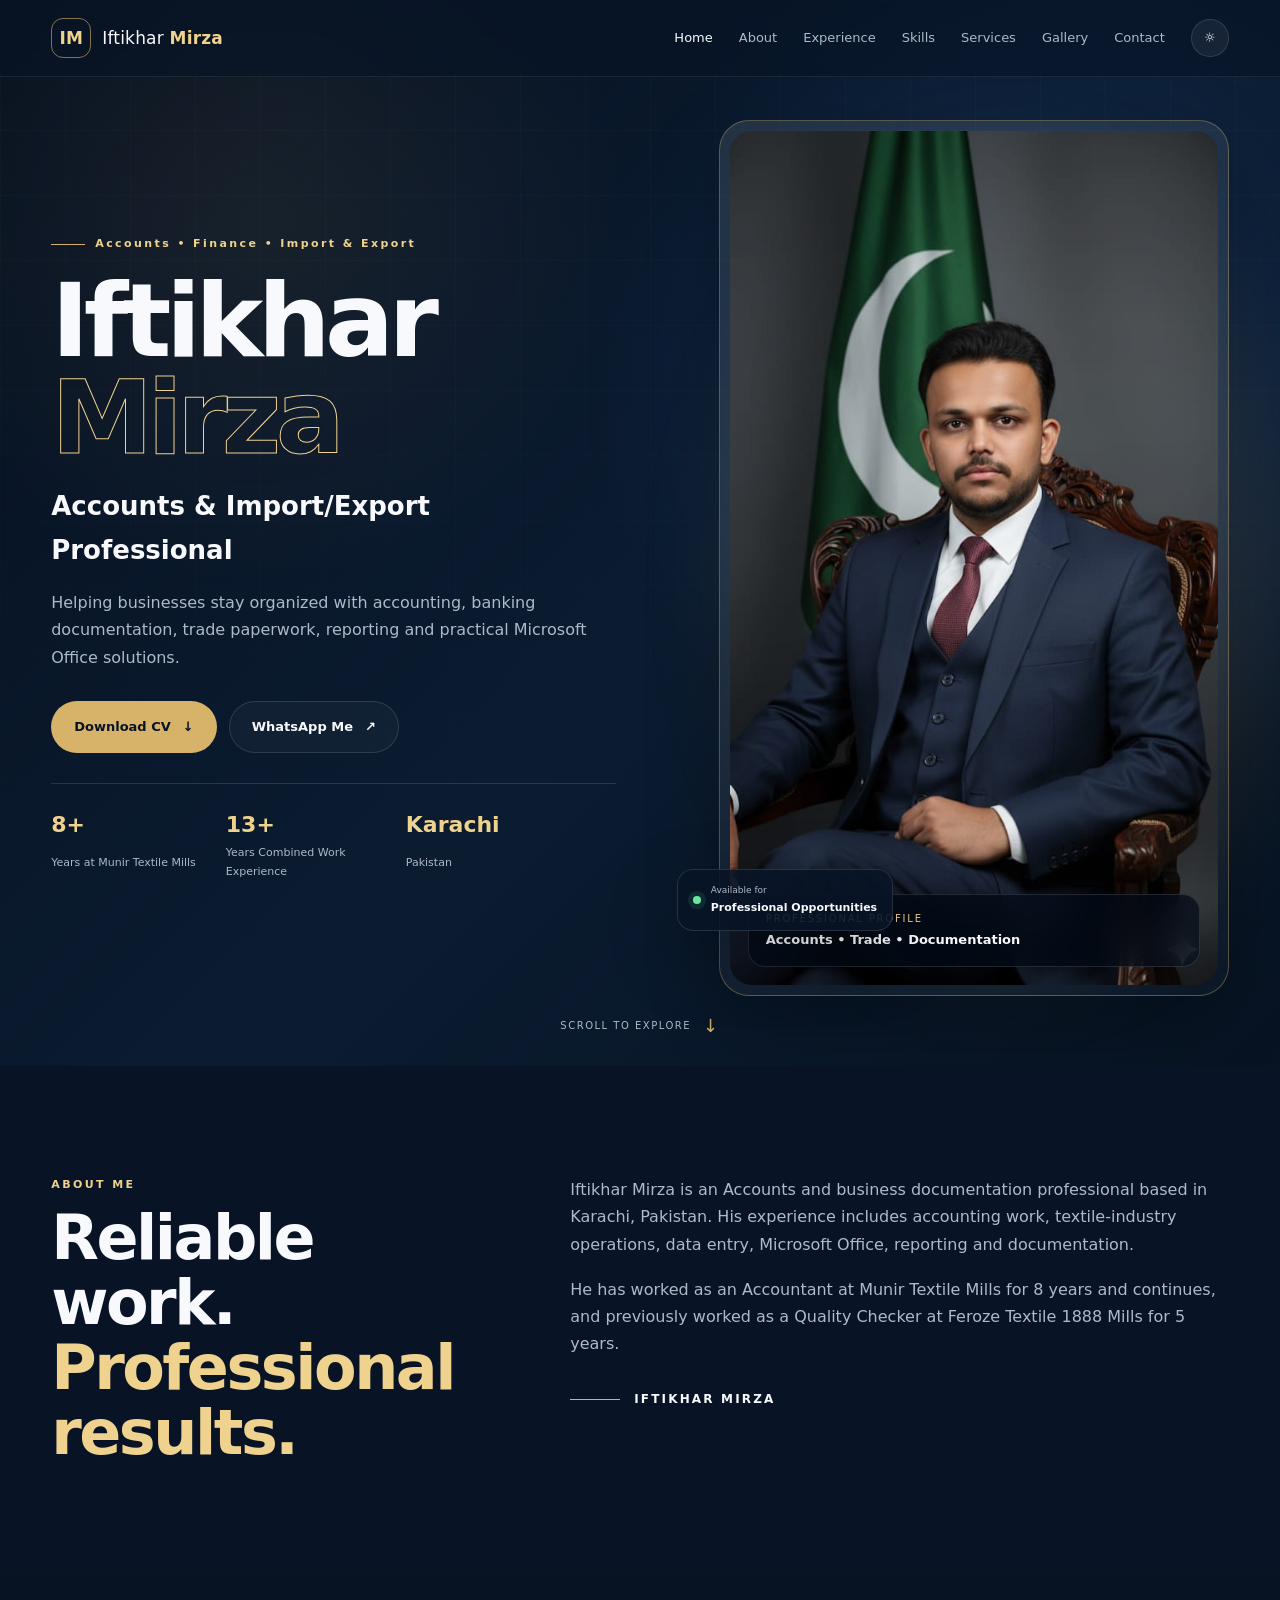
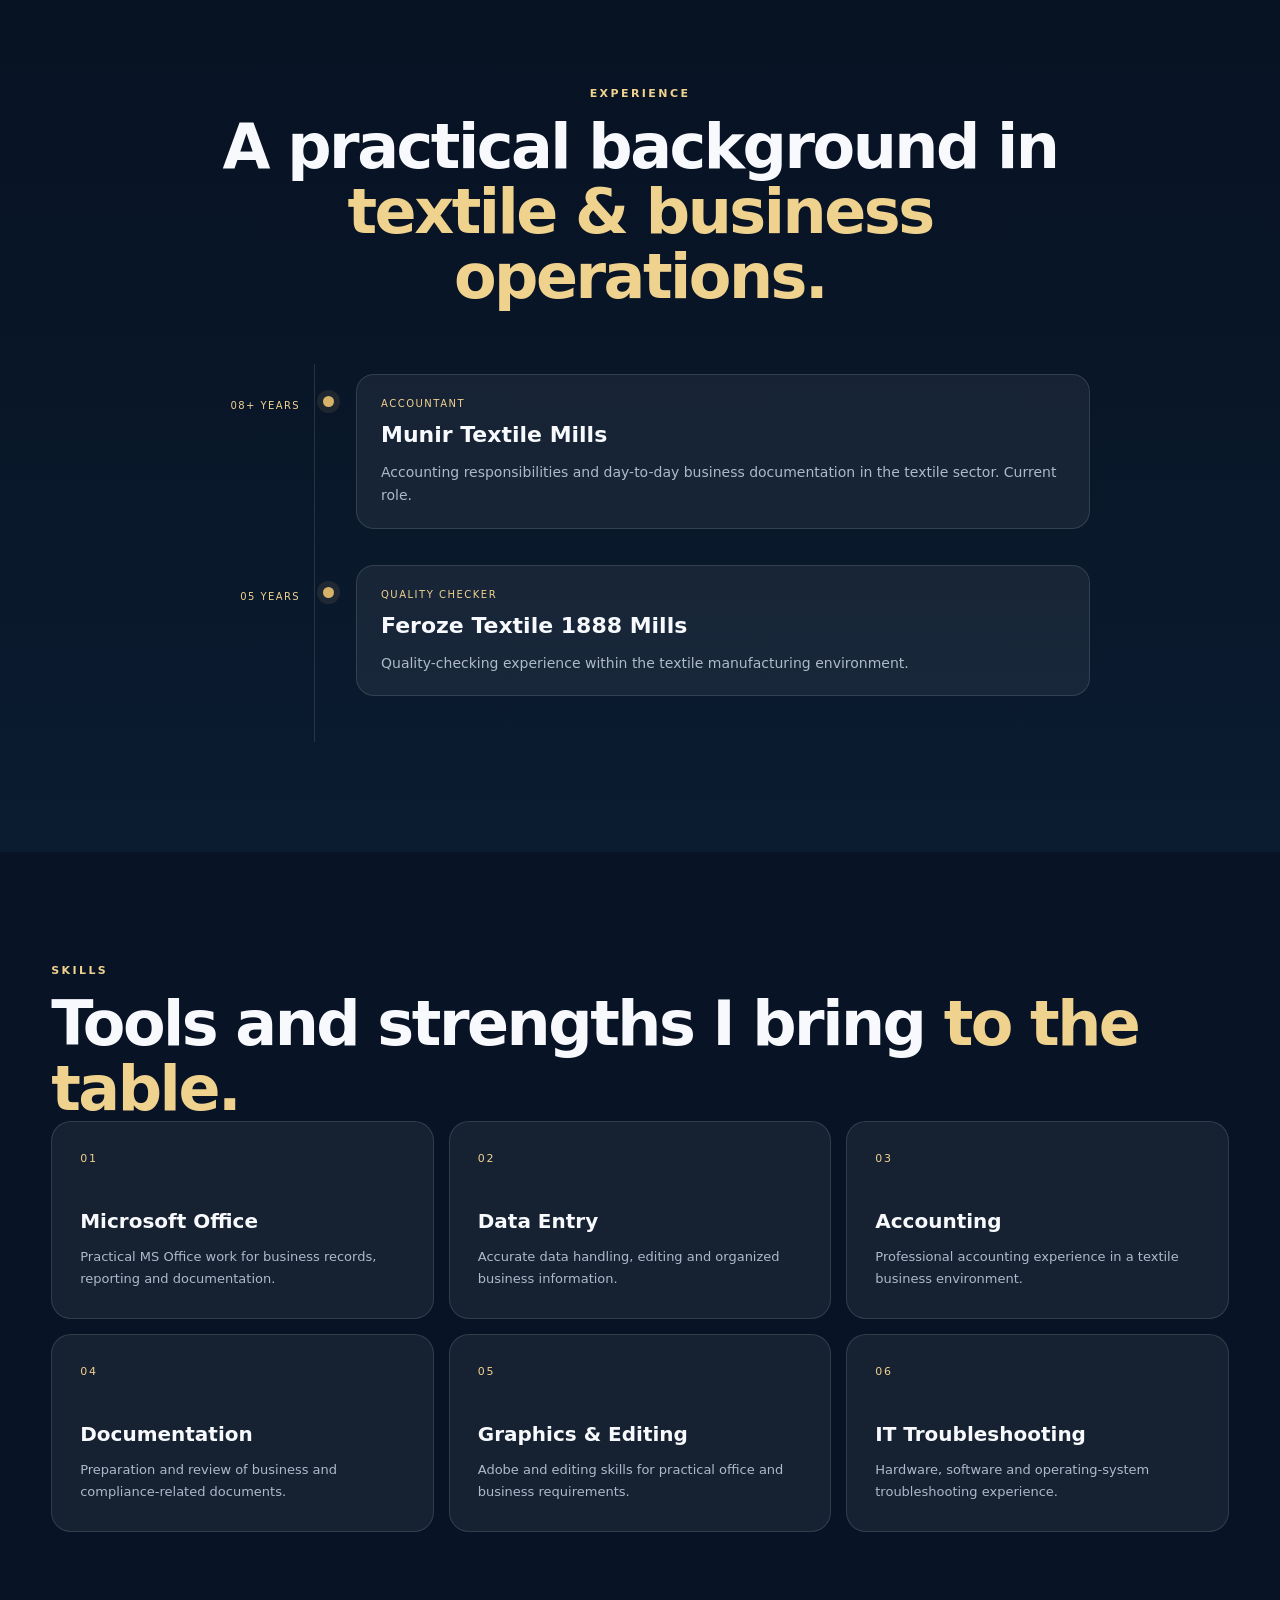
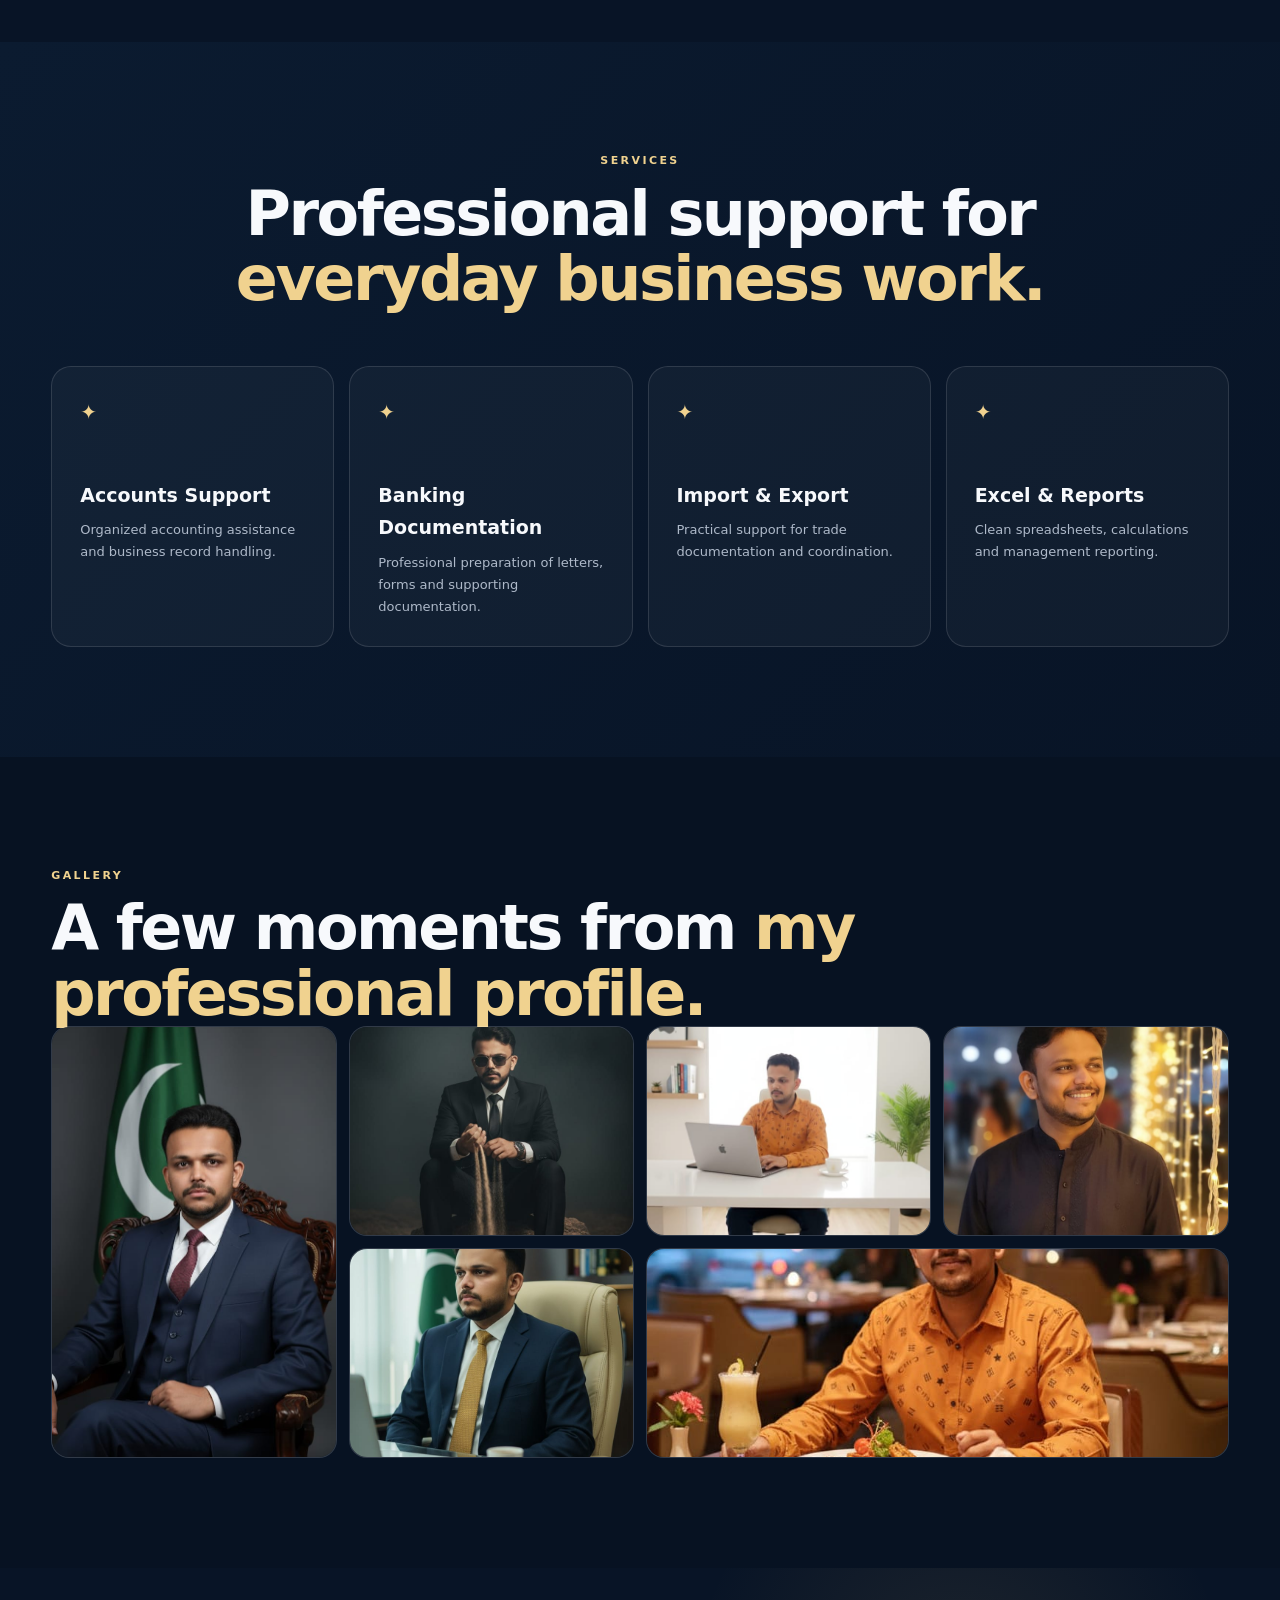
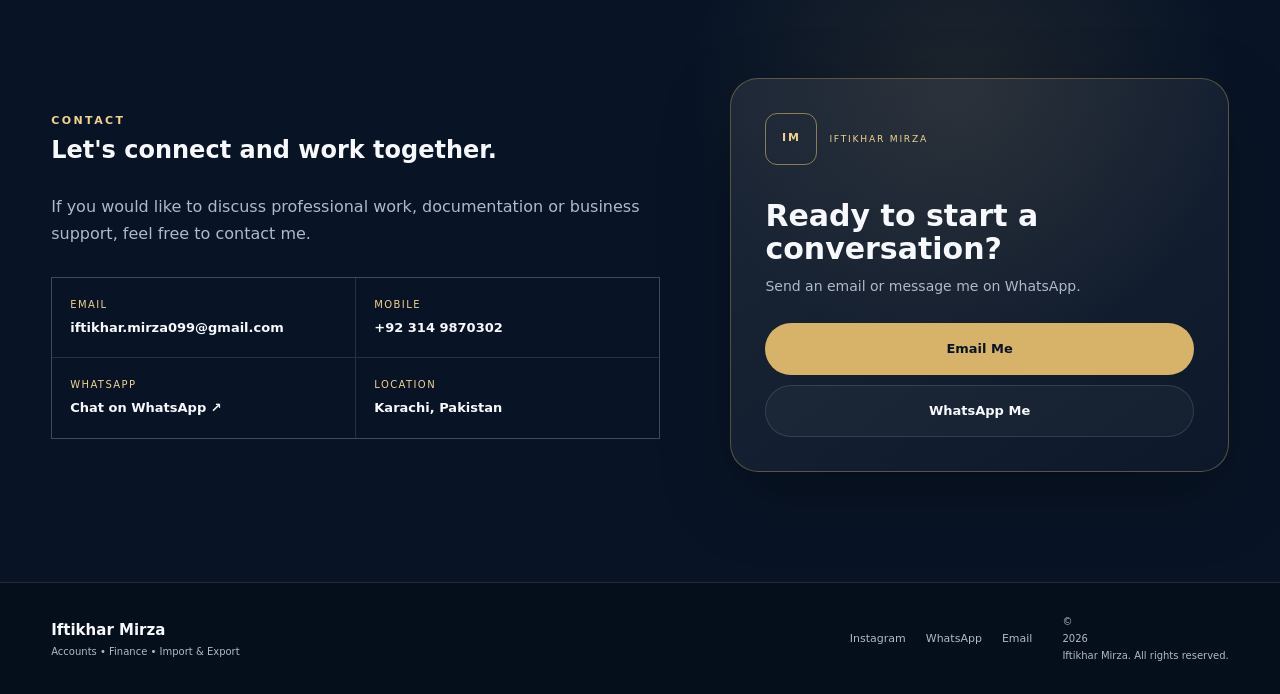
==== index-corrected-final (1).html @ 59cc7d75 "Add files via upload" ====
<!DOCTYPE html>
<html lang="en">
<head>
  <meta charset="UTF-8" />
  <meta name="viewport" content="width=device-width, initial-scale=1.0" />
  <meta name="description" content="Iftikhar Mirza — Accounts, Finance and Import/Export professional based in Karachi, Pakistan." />
  <meta name="keywords" content="Iftikhar Mirza, Accounts, Finance, Import Export, Banking Documentation, Excel, Karachi" />
  <meta name="author" content="Iftikhar Mirza" />
  <meta name="theme-color" content="#081426" />
  <meta property="og:title" content="Iftikhar Mirza | Accounts & Import/Export Professional" />
  <meta property="og:description" content="Professional portfolio of Iftikhar Mirza." />
  <meta property="og:type" content="website" />
  <meta property="og:image" content="blue-suit.jpg" />
  <title>Iftikhar Mirza | Accounts & Import/Export Professional</title>
  <link rel="icon" href="favicon.svg" type="image/svg+xml" />
  <link rel="stylesheet" href="style.css" />
</head>
<body>
  <div class="scroll-progress" id="scrollProgress"></div>

  <header class="site-header" id="top">
    <nav class="nav container">
      <a class="brand" href="#home" aria-label="Iftikhar Mirza home">
        <span class="brand-mark">IM</span>
        <span class="brand-text">Iftikhar <strong>Mirza</strong></span>
      </a>

      <button class="nav-toggle" id="navToggle" aria-label="Open menu" aria-expanded="false">
        <span></span><span></span><span></span>
      </button>

      <div class="nav-links" id="navLinks">
        <a class="active" href="#home">Home</a>
        <a href="#about">About</a>
        <a href="#experience">Experience</a>
        <a href="#skills">Skills</a>
        <a href="#services">Services</a>
        <a href="#gallery">Gallery</a>
        <a href="#contact">Contact</a>
        <button class="theme-toggle" id="themeToggle" aria-label="Toggle theme">☼</button>
      </div>
    </nav>
  </header>

  <main>
    <section class="hero" id="home">
      <div class="hero-bg"></div>
      <div class="container hero-grid">
        <div class="hero-copy reveal">
          <div class="eyebrow"><span></span> Accounts • Finance • Import & Export</div>
          <h1>Iftikhar <em>Mirza</em></h1>
          <p class="hero-title">Accounts & Import/Export Professional</p>
          <p class="hero-description">
            Helping businesses stay organized with accounting, banking documentation,
            trade paperwork, reporting and practical Microsoft Office solutions.
          </p>

          <div class="hero-actions">
            <a class="btn btn-primary" href="assets/iftikhar-cv.pdf" download>Download CV <span>↓</span></a>
            <a class="btn btn-outline" href="https://wa.me/923149870302" target="_blank" rel="noopener">WhatsApp Me <span>↗</span></a>
          </div>

          <div class="hero-meta">
            <div><strong>8+</strong><span>Years at Munir Textile Mills</span></div>
            <div><strong>13+</strong><span>Years Combined Work Experience</span></div>
            <div><strong>Karachi</strong><span>Pakistan</span></div>
          </div>
        </div>

        <div class="hero-photo-wrap reveal">
          <div class="photo-glow"></div>
          <div class="photo-frame">
            <img src="blue-suit.jpg" alt="Iftikhar Mirza in a blue suit" />
            <div class="photo-caption">
              <span>Professional Profile</span>
              <strong>Accounts • Trade • Documentation</strong>
            </div>
          </div>
          <div class="floating-card">
            <span class="dot"></span>
            <div><small>Available for</small><strong>Professional Opportunities</strong></div>
          </div>
        </div>
      </div>
      <a class="scroll-hint" href="#about" aria-label="Scroll to about">Scroll to explore <span>↓</span></a>
    </section>

    <section class="section about" id="about">
      <div class="container two-col">
        <div class="section-heading reveal">
          <p class="kicker">ABOUT ME</p>
          <h2>Reliable work. <span>Professional results.</span></h2>
        </div>
        <div class="about-copy reveal">
          <p>
            Iftikhar Mirza is an Accounts and business documentation professional based in
            Karachi, Pakistan. His experience includes accounting work, textile-industry
            operations, data entry, Microsoft Office, reporting and documentation.
          </p>
          <p>
            He has worked as an Accountant at Munir Textile Mills for 8 years and continues,
            and previously worked as a Quality Checker at Feroze Textile 1888 Mills for 5 years.
          </p>
          <div class="signature-line"><span></span><strong>IFTIKHAR MIRZA</strong></div>
        </div>
      </div>
    </section>

    <section class="section dark-section" id="experience">
      <div class="container">
        <div class="section-heading centered reveal">
          <p class="kicker">EXPERIENCE</p>
          <h2>A practical background in <span>textile & business operations.</span></h2>
        </div>

        <div class="timeline">
          <article class="timeline-item reveal">
            <div class="timeline-year">08+ YEARS</div>
            <div class="timeline-dot"></div>
            <div class="timeline-card">
              <p class="role">Accountant</p>
              <h3>Munir Textile Mills</h3>
              <p>Accounting responsibilities and day-to-day business documentation in the textile sector. Current role.</p>
            </div>
          </article>

          <article class="timeline-item reveal">
            <div class="timeline-year">05 YEARS</div>
            <div class="timeline-dot"></div>
            <div class="timeline-card">
              <p class="role">Quality Checker</p>
              <h3>Feroze Textile 1888 Mills</h3>
              <p>Quality-checking experience within the textile manufacturing environment.</p>
            </div>
          </article>
        </div>
      </div>
    </section>

    <section class="section" id="skills">
      <div class="container">
        <div class="section-heading reveal">
          <p class="kicker">SKILLS</p>
          <h2>Tools and strengths I bring <span>to the table.</span></h2>
        </div>

        <div class="skill-grid">
          <article class="skill-card reveal"><div class="icon">01</div><h3>Microsoft Office</h3><p>Practical MS Office work for business records, reporting and documentation.</p></article>
          <article class="skill-card reveal"><div class="icon">02</div><h3>Data Entry</h3><p>Accurate data handling, editing and organized business information.</p></article>
          <article class="skill-card reveal"><div class="icon">03</div><h3>Accounting</h3><p>Professional accounting experience in a textile business environment.</p></article>
          <article class="skill-card reveal"><div class="icon">04</div><h3>Documentation</h3><p>Preparation and review of business and compliance-related documents.</p></article>
          <article class="skill-card reveal"><div class="icon">05</div><h3>Graphics & Editing</h3><p>Adobe and editing skills for practical office and business requirements.</p></article>
          <article class="skill-card reveal"><div class="icon">06</div><h3>IT Troubleshooting</h3><p>Hardware, software and operating-system troubleshooting experience.</p></article>
        </div>
      </div>
    </section>

    <section class="section services" id="services">
      <div class="container">
        <div class="section-heading centered reveal">
          <p class="kicker">SERVICES</p>
          <h2>Professional support for <span>everyday business work.</span></h2>
        </div>

        <div class="service-grid">
          <article class="service-card reveal"><span>✦</span><h3>Accounts Support</h3><p>Organized accounting assistance and business record handling.</p></article>
          <article class="service-card reveal"><span>✦</span><h3>Banking Documentation</h3><p>Professional preparation of letters, forms and supporting documentation.</p></article>
          <article class="service-card reveal"><span>✦</span><h3>Import & Export</h3><p>Practical support for trade documentation and coordination.</p></article>
          <article class="service-card reveal"><span>✦</span><h3>Excel & Reports</h3><p>Clean spreadsheets, calculations and management reporting.</p></article>
        </div>
      </div>
    </section>

    <section class="section gallery" id="gallery">
      <div class="container">
        <div class="section-heading reveal">
          <p class="kicker">GALLERY</p>
          <h2>A few moments from <span>my professional profile.</span></h2>
        </div>
        <div class="gallery-grid">
          <figure class="gallery-item tall reveal"><img src="blue-suit.jpg" alt="Iftikhar Mirza in a blue suit" loading="lazy"></figure>
          <figure class="gallery-item reveal"><img src="executive-office.jpg" alt="Iftikhar Mirza in an office setting" loading="lazy"></figure>
          <figure class="gallery-item reveal"><img src="workspace.jpg" alt="Iftikhar Mirza working at a desk" loading="lazy"></figure>
          <figure class="gallery-item reveal"><img src="traditional.jpg" alt="Iftikhar Mirza in traditional dress" loading="lazy"></figure>
          <figure class="gallery-item reveal"><img src="dark-portrait.jpg" alt="Iftikhar Mirza formal portrait" loading="lazy"></figure>
          <figure class="gallery-item wide reveal"><img src="restaurant.jpg" alt="Iftikhar Mirza at a restaurant" loading="lazy"></figure>
        </div>
      </div>
    </section>

    <section class="section contact-section" id="contact">
      <div class="container contact-grid">
        <div class="contact-copy reveal">
          <p class="kicker">CONTACT</p>
          <h2>Let's connect and <span>work together.</span></h2>
          <p>If you would like to discuss professional work, documentation or business support, feel free to contact me.</p>

          <div class="contact-list">
            <a href="mailto:iftikhar.mirza099@gmail.com"><small>Email</small><strong>iftikhar.mirza099@gmail.com</strong></a>
            <a href="tel:+923149870302"><small>Mobile</small><strong>+92 314 9870302</strong></a>
            <a href="https://wa.me/923149870302" target="_blank" rel="noopener"><small>WhatsApp</small><strong>Chat on WhatsApp ↗</strong></a>
            <div><small>Location</small><strong>Karachi, Pakistan</strong></div>
          </div>
        </div>

        <div class="contact-card reveal">
          <div class="contact-card-top"><span>IM</span><small>IFTIKHAR MIRZA</small></div>
          <h3>Ready to start a conversation?</h3>
          <p>Send an email or message me on WhatsApp.</p>
          <div class="contact-buttons">
            <a class="btn btn-primary full" href="mailto:iftikhar.mirza099@gmail.com">Email Me</a>
            <a class="btn btn-outline full" href="https://wa.me/923149870302" target="_blank" rel="noopener">WhatsApp Me</a>
          </div>
        </div>
      </div>
    </section>
  </main>

  <footer class="footer">
    <div class="container footer-inner">
      <div><strong>Iftikhar Mirza</strong><span>Accounts • Finance • Import & Export</span></div>
      <div class="socials">
        <a href="https://www.instagram.com/mirzaiftikharh" target="_blank" rel="noopener">Instagram</a>
        <a href="https://wa.me/923149870302" target="_blank" rel="noopener">WhatsApp</a>
        <a href="mailto:iftikhar.mirza099@gmail.com">Email</a>
      </div>
      <p>© <span id="year"></span> Iftikhar Mirza. All rights reserved.</p>
    </div>
  </footer>

  <script src="script.js"></script>
</body>
</html>
---- style.css ----
:root{
  --navy:#081426;--navy2:#0d1d33;--blue:#17365f;--gold:#d7b36a;--gold2:#f0d28f;
  --white:#f7f9fc;--muted:#aeb9c9;--line:rgba(255,255,255,.12);--card:rgba(255,255,255,.06);
  --shadow:0 24px 70px rgba(0,0,0,.28);--radius:24px;
}
*{box-sizing:border-box;margin:0;padding:0}
html{scroll-behavior:smooth}
body{font-family:Inter,ui-sans-serif,system-ui,-apple-system,BlinkMacSystemFont,"Segoe UI",sans-serif;background:var(--navy);color:var(--white);line-height:1.7;overflow-x:hidden}
body.light{--navy:#f4f6f9;--navy2:#fff;--white:#0b1728;--muted:#536174;--line:rgba(8,20,38,.12);--card:rgba(8,20,38,.045);--shadow:0 24px 70px rgba(15,32,56,.13)}
a{color:inherit;text-decoration:none}
img{display:block;width:100%}
button{font:inherit}
.container{width:min(1180px,92%);margin:auto}
.scroll-progress{position:fixed;top:0;left:0;height:3px;background:linear-gradient(90deg,var(--gold),#fff0ba);width:0;z-index:1000}
.site-header{position:fixed;top:0;left:0;width:100%;z-index:100;background:rgba(8,20,38,.62);backdrop-filter:blur(18px);border-bottom:1px solid rgba(255,255,255,.08)}
body.light .site-header{background:rgba(244,246,249,.78)}
.nav{height:76px;display:flex;align-items:center;justify-content:space-between}
.brand{display:flex;align-items:center;gap:11px;font-size:17px;letter-spacing:.2px}
.brand-mark,.contact-card-top span{display:grid;place-items:center;width:40px;height:40px;border:1px solid rgba(215,179,106,.6);color:var(--gold2);font-weight:800;border-radius:12px}
.brand-text strong{color:var(--gold2)}
.nav-links{display:flex;align-items:center;gap:26px;font-size:13px;color:var(--muted)}
.nav-links a{transition:.25s}
.nav-links a:hover,.nav-links a.active{color:var(--white)}
.theme-toggle{border:1px solid var(--line);background:var(--card);color:var(--white);width:38px;height:38px;border-radius:50%;cursor:pointer}
.nav-toggle{display:none;border:0;background:none;color:var(--white);gap:5px;flex-direction:column}
.nav-toggle span{width:25px;height:2px;background:currentColor}
.hero{min-height:100vh;position:relative;display:flex;align-items:center;padding:120px 0 70px;overflow:hidden}
.hero-bg{position:absolute;inset:0;background:radial-gradient(circle at 80% 35%,rgba(23,54,95,.72),transparent 35%),radial-gradient(circle at 20% 20%,rgba(215,179,106,.08),transparent 28%),linear-gradient(135deg,#06101f,#0b1c31 55%,#071322)}
.hero-bg:after{content:"";position:absolute;inset:0;background-image:linear-gradient(rgba(255,255,255,.025) 1px,transparent 1px),linear-gradient(90deg,rgba(255,255,255,.025) 1px,transparent 1px);background-size:65px 65px;mask-image:linear-gradient(to bottom,black,transparent)}
.hero-grid{position:relative;z-index:1;display:grid;grid-template-columns:1.02fr .98fr;gap:70px;align-items:center}
.eyebrow,.kicker{font-size:11px;letter-spacing:.22em;color:var(--gold2);font-weight:700}
.eyebrow{display:flex;align-items:center;gap:10px;margin-bottom:20px}
.eyebrow span{width:34px;height:1px;background:var(--gold)}
h1{font-size:clamp(58px,8vw,104px);line-height:.94;letter-spacing:-.055em;margin-bottom:18px}
h1 em{font-style:normal;color:transparent;-webkit-text-stroke:1px var(--gold2)}
.hero-title{font-size:clamp(18px,2.2vw,26px);font-weight:600;margin-bottom:17px}
.hero-description{max-width:610px;color:var(--muted);font-size:16px}
.hero-actions{display:flex;gap:12px;flex-wrap:wrap;margin:30px 0}
.btn{display:inline-flex;align-items:center;justify-content:center;gap:12px;min-height:52px;padding:0 22px;border-radius:999px;border:1px solid transparent;font-size:13px;font-weight:700;transition:.25s;cursor:pointer}
.btn-primary{background:var(--gold);color:#081426}
.btn-primary:hover{transform:translateY(-2px);background:var(--gold2);box-shadow:0 12px 30px rgba(215,179,106,.18)}
.btn-outline{border-color:var(--line);background:rgba(255,255,255,.03);color:var(--white)}
.btn-outline:hover{transform:translateY(-2px);border-color:rgba(215,179,106,.6)}
.hero-meta{display:flex;gap:30px;flex-wrap:wrap;border-top:1px solid var(--line);padding-top:22px}
.hero-meta div{display:grid;gap:1px}
.hero-meta strong{font-size:22px;color:var(--gold2)}
.hero-meta span{font-size:11px;color:var(--muted);max-width:150px}
.hero-photo-wrap{position:relative;max-width:510px;margin-left:auto}
.photo-glow{position:absolute;inset:7% -8% 5% 7%;background:rgba(215,179,106,.13);filter:blur(55px);border-radius:50%}
.photo-frame{position:relative;z-index:1;border:1px solid rgba(215,179,106,.35);padding:10px;border-radius:30px;background:linear-gradient(145deg,rgba(255,255,255,.1),rgba(255,255,255,.02));box-shadow:var(--shadow)}
.photo-frame img{aspect-ratio:585/1024;object-fit:cover;border-radius:22px}
.photo-caption{position:absolute;left:28px;right:28px;bottom:28px;padding:15px 17px;background:rgba(4,12,24,.72);backdrop-filter:blur(14px);border:1px solid rgba(255,255,255,.12);border-radius:17px;display:grid;gap:2px}
.photo-caption span{font-size:10px;color:var(--gold2);letter-spacing:.18em;text-transform:uppercase}
.photo-caption strong{font-size:13px}
.floating-card{position:absolute;z-index:2;left:-42px;bottom:65px;background:rgba(8,20,38,.9);border:1px solid var(--line);border-radius:16px;padding:13px 15px;display:flex;gap:10px;align-items:center;box-shadow:var(--shadow)}
.floating-card small,.floating-card strong{display:block}
.floating-card small{color:var(--muted);font-size:9px}
.floating-card strong{font-size:11px}
.dot{width:8px;height:8px;background:#67e8a1;border-radius:50%;box-shadow:0 0 0 5px rgba(103,232,161,.1)}
.scroll-hint{position:absolute;bottom:25px;left:50%;transform:translateX(-50%);font-size:10px;color:var(--muted);letter-spacing:.15em;text-transform:uppercase;display:flex;gap:12px;align-items:center}
.scroll-hint span{color:var(--gold);font-size:18px}
.section{padding:110px 0}
.two-col{display:grid;grid-template-columns:.8fr 1.2fr;gap:80px}
.section-heading h2{font-size:clamp(38px,5vw,62px);line-height:1.05;letter-spacing:-.04em;margin-top:10px}
.section-heading h2 span{color:var(--gold2)}
.about-copy{color:var(--muted);font-size:16px;max-width:680px}
.about-copy p+p{margin-top:18px}
.signature-line{display:flex;align-items:center;gap:14px;margin-top:32px;color:var(--white);font-size:12px;letter-spacing:.18em}
.signature-line span{width:50px;height:1px;background:var(--gold)}
.dark-section{background:linear-gradient(180deg,#071222,#0b1b30)}
.centered{text-align:center;max-width:850px;margin:0 auto 55px}
.timeline{position:relative;max-width:900px;margin:auto;padding:10px 0}
.timeline:before{content:"";position:absolute;left:124px;top:0;bottom:0;width:1px;background:var(--line)}
.timeline-item{display:grid;grid-template-columns:110px 28px 1fr;gap:14px;align-items:start;margin:0 0 36px}
.timeline-year{font-size:10px;color:var(--gold2);letter-spacing:.14em;padding-top:23px;text-align:right}
.timeline-dot{width:11px;height:11px;background:var(--gold);border-radius:50%;margin:22px auto 0;box-shadow:0 0 0 6px rgba(215,179,106,.1);z-index:1}
.timeline-card{padding:20px 24px;border:1px solid var(--line);background:var(--card);border-radius:18px}
.timeline-card .role{font-size:10px;letter-spacing:.15em;color:var(--gold2);text-transform:uppercase}
.timeline-card h3{font-size:22px;margin:4px 0 7px}
.timeline-card p:last-child{color:var(--muted);font-size:14px}
.skill-grid{display:grid;grid-template-columns:repeat(3,1fr);gap:15px}
.skill-card{padding:28px;border:1px solid var(--line);border-radius:20px;background:var(--card);transition:.25s}
.skill-card:hover{transform:translateY(-5px);border-color:rgba(215,179,106,.42)}
.skill-card .icon{color:var(--gold2);font-size:11px;letter-spacing:.16em;margin-bottom:35px}
.skill-card h3{font-size:20px;margin-bottom:8px}
.skill-card p,.service-card p{color:var(--muted);font-size:13px}
.services{background:linear-gradient(135deg,#0b1b30,#081426)}
.service-grid{display:grid;grid-template-columns:repeat(4,1fr);gap:15px}
.service-card{padding:28px;border:1px solid var(--line);border-radius:20px;background:rgba(255,255,255,.035);min-height:230px}
.service-card>span{color:var(--gold2);font-size:20px}
.service-card h3{margin:50px 0 8px;font-size:19px}
.gallery{background:#071222}
.gallery-grid{display:grid;grid-template-columns:repeat(4,1fr);grid-auto-rows:210px;gap:12px}
.gallery-item{overflow:hidden;border-radius:18px;border:1px solid var(--line);background:var(--card)}
.gallery-item img{height:100%;object-fit:cover;transition:transform .5s}
.gallery-item:hover img{transform:scale(1.04)}
.gallery-item.tall{grid-row:span 2}
.gallery-item.wide{grid-column:span 2}
.contact-section{background:radial-gradient(circle at 75% 20%,rgba(215,179,106,.1),transparent 25%)}
.contact-grid{display:grid;grid-template-columns:1.1fr .9fr;gap:70px;align-items:center}
.contact-copy>p:not(.kicker){color:var(--muted);max-width:610px;margin:22px 0}
.contact-list{display:grid;grid-template-columns:1fr 1fr;gap:1px;margin-top:30px;background:var(--line);border:1px solid var(--line)}
.contact-list>*{padding:18px;background:var(--navy)}
.contact-list small,.contact-list strong{display:block}
.contact-list small{font-size:10px;color:var(--gold2);text-transform:uppercase;letter-spacing:.14em}
.contact-list strong{font-size:13px;margin-top:4px;word-break:break-word}
.contact-card{border:1px solid rgba(215,179,106,.35);background:linear-gradient(145deg,rgba(255,255,255,.08),rgba(255,255,255,.025));border-radius:28px;padding:34px;box-shadow:var(--shadow)}
.contact-card-top{display:flex;align-items:center;gap:12px;color:var(--gold2);font-size:11px;letter-spacing:.16em}
.contact-card-top span{width:52px;height:52px}
.contact-card h3{font-size:30px;line-height:1.1;margin:34px 0 10px}
.contact-card p{color:var(--muted);font-size:14px}
.contact-buttons{display:grid;gap:10px;margin-top:25px}
.full{width:100%}
.footer{padding:30px 0;border-top:1px solid var(--line);background:#050e1b}
.footer-inner{display:grid;grid-template-columns:1fr auto auto;gap:30px;align-items:center}
.footer strong,.footer span{display:block}
.footer strong{font-size:15px}
.footer span,.footer p{font-size:10px;color:var(--muted)}
.socials{display:flex;gap:20px;font-size:11px;color:var(--muted)}
.socials a:hover{color:var(--gold2)}
.reveal{opacity:0;transform:translateY(20px);transition:opacity .8s ease,transform .8s ease}
.reveal.show{opacity:1;transform:none}
@media(max-width:900px){
  .nav-links{position:absolute;top:76px;left:4%;right:4%;padding:18px;display:none;flex-direction:column;align-items:stretch;background:var(--navy2);border:1px solid var(--line);border-radius:18px}
  .nav-links.open{display:flex}.nav-links a{padding:8px}.theme-toggle{align-self:flex-start}
  .nav-toggle{display:flex}
  .hero-grid,.two-col,.contact-grid{grid-template-columns:1fr}
  .hero-grid{gap:45px}.hero-photo-wrap{margin:auto}.floating-card{left:10px}
  .skill-grid{grid-template-columns:repeat(2,1fr)}.service-grid{grid-template-columns:repeat(2,1fr)}
  .footer-inner{grid-template-columns:1fr}.socials{order:3}
}
@media(max-width:600px){
  .nav{height:68px}.site-header{background:rgba(8,20,38,.88)}
  .hero{padding-top:100px}.hero-meta{gap:18px}.hero-meta div{min-width:42%}
  .section{padding:80px 0}.section-heading h2{font-size:40px}
  .skill-grid,.service-grid,.contact-list{grid-template-columns:1fr}
  .gallery-grid{grid-template-columns:1fr 1fr;grid-auto-rows:190px}
  .gallery-item.tall{grid-row:span 2}.gallery-item.wide{grid-column:span 2}
  .photo-frame{padding:7px;border-radius:22px}.photo-frame img{border-radius:17px}
  .floating-card{bottom:25px;left:8px}.scroll-hint{display:none}
  .timeline:before{left:13px}.timeline-item{grid-template-columns:28px 1fr;gap:12px}.timeline-year{grid-column:2;text-align:left;padding-top:0;order:1}.timeline-dot{grid-column:1;grid-row:2;margin-top:24px}.timeline-card{grid-column:2;grid-row:2}
}
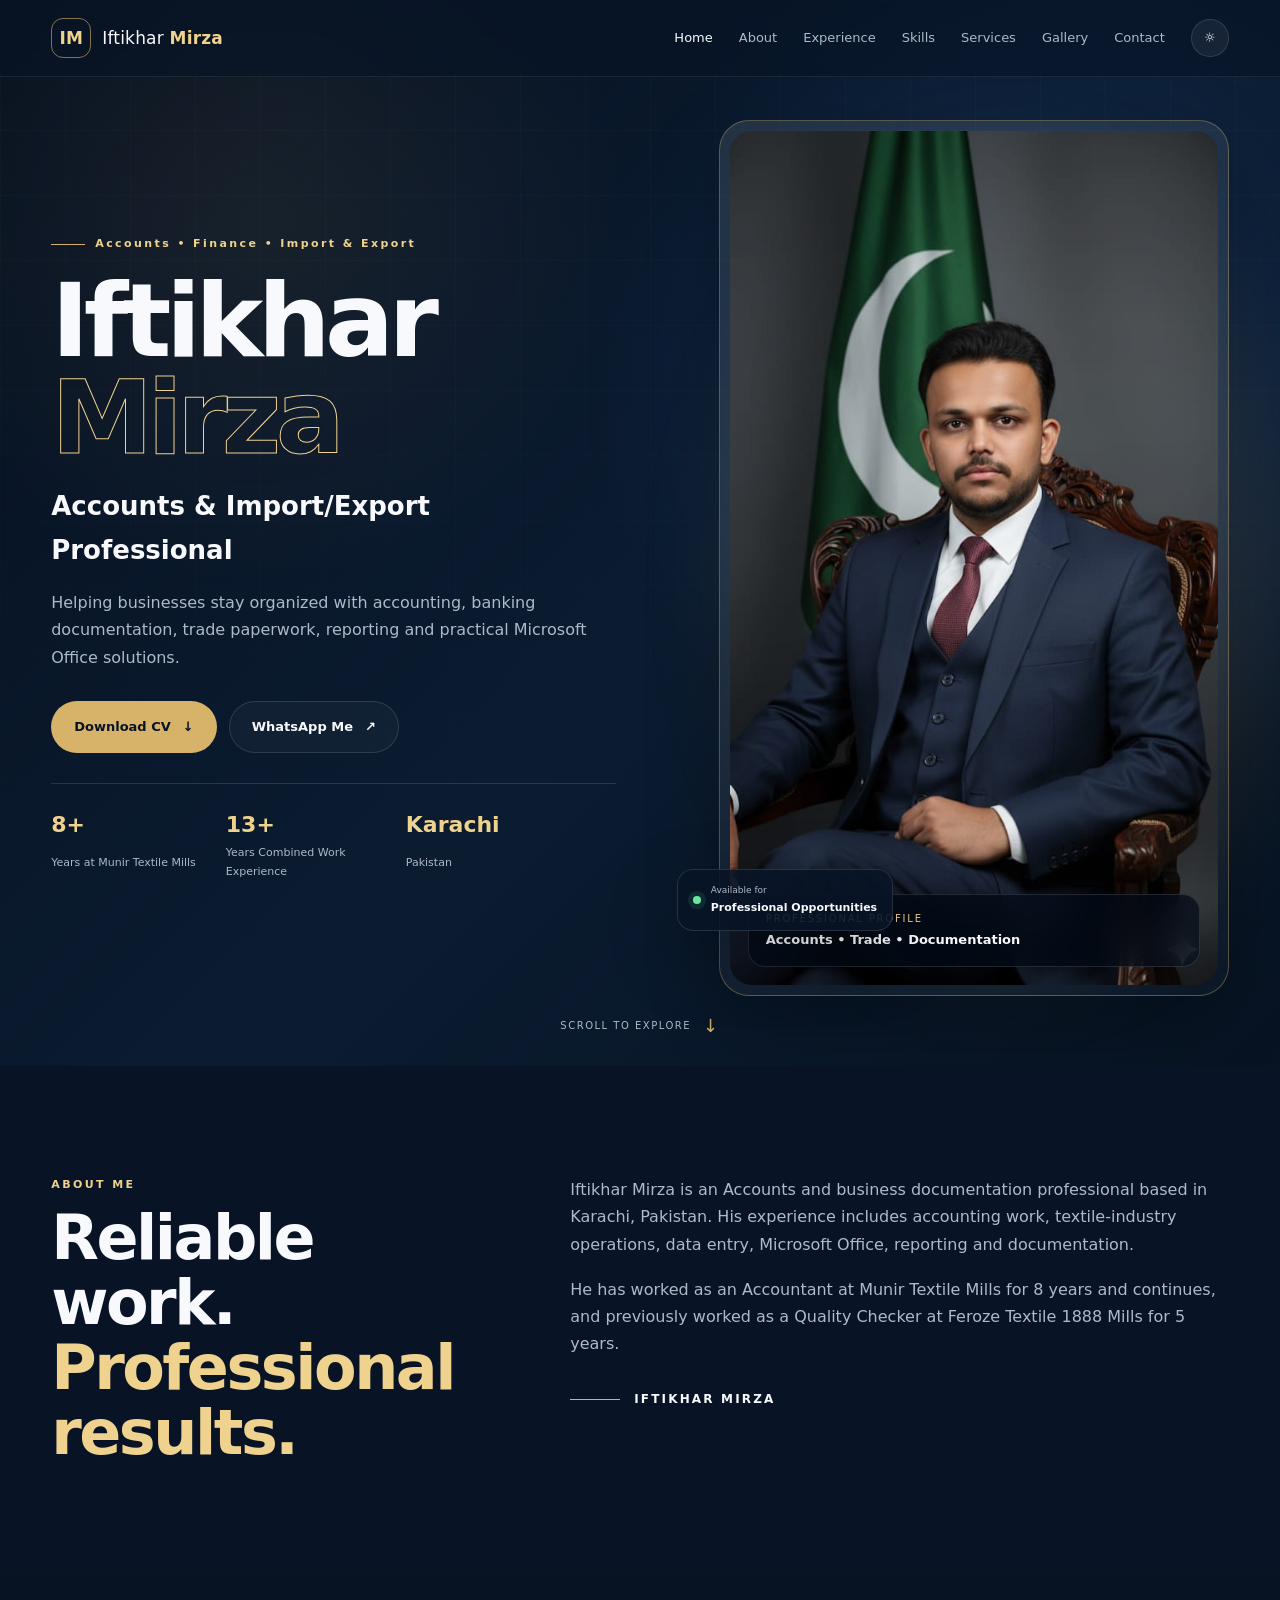
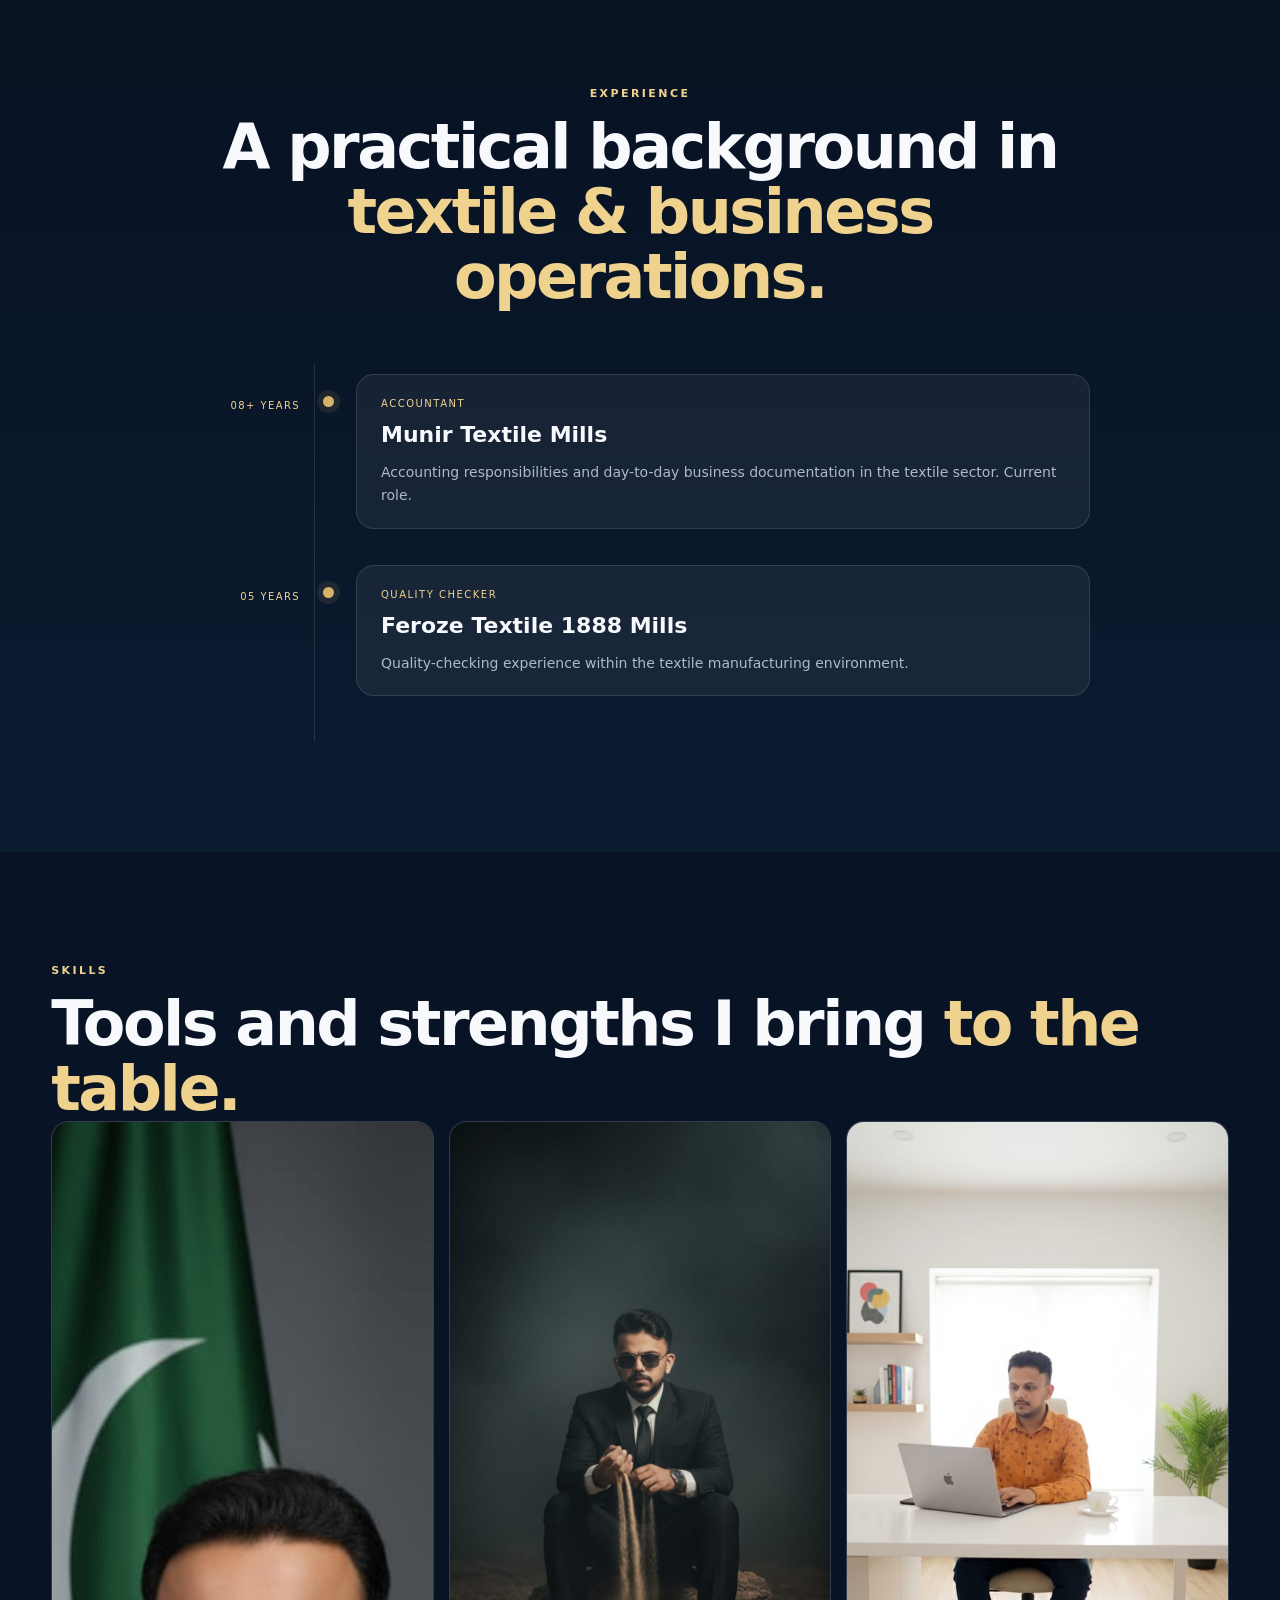
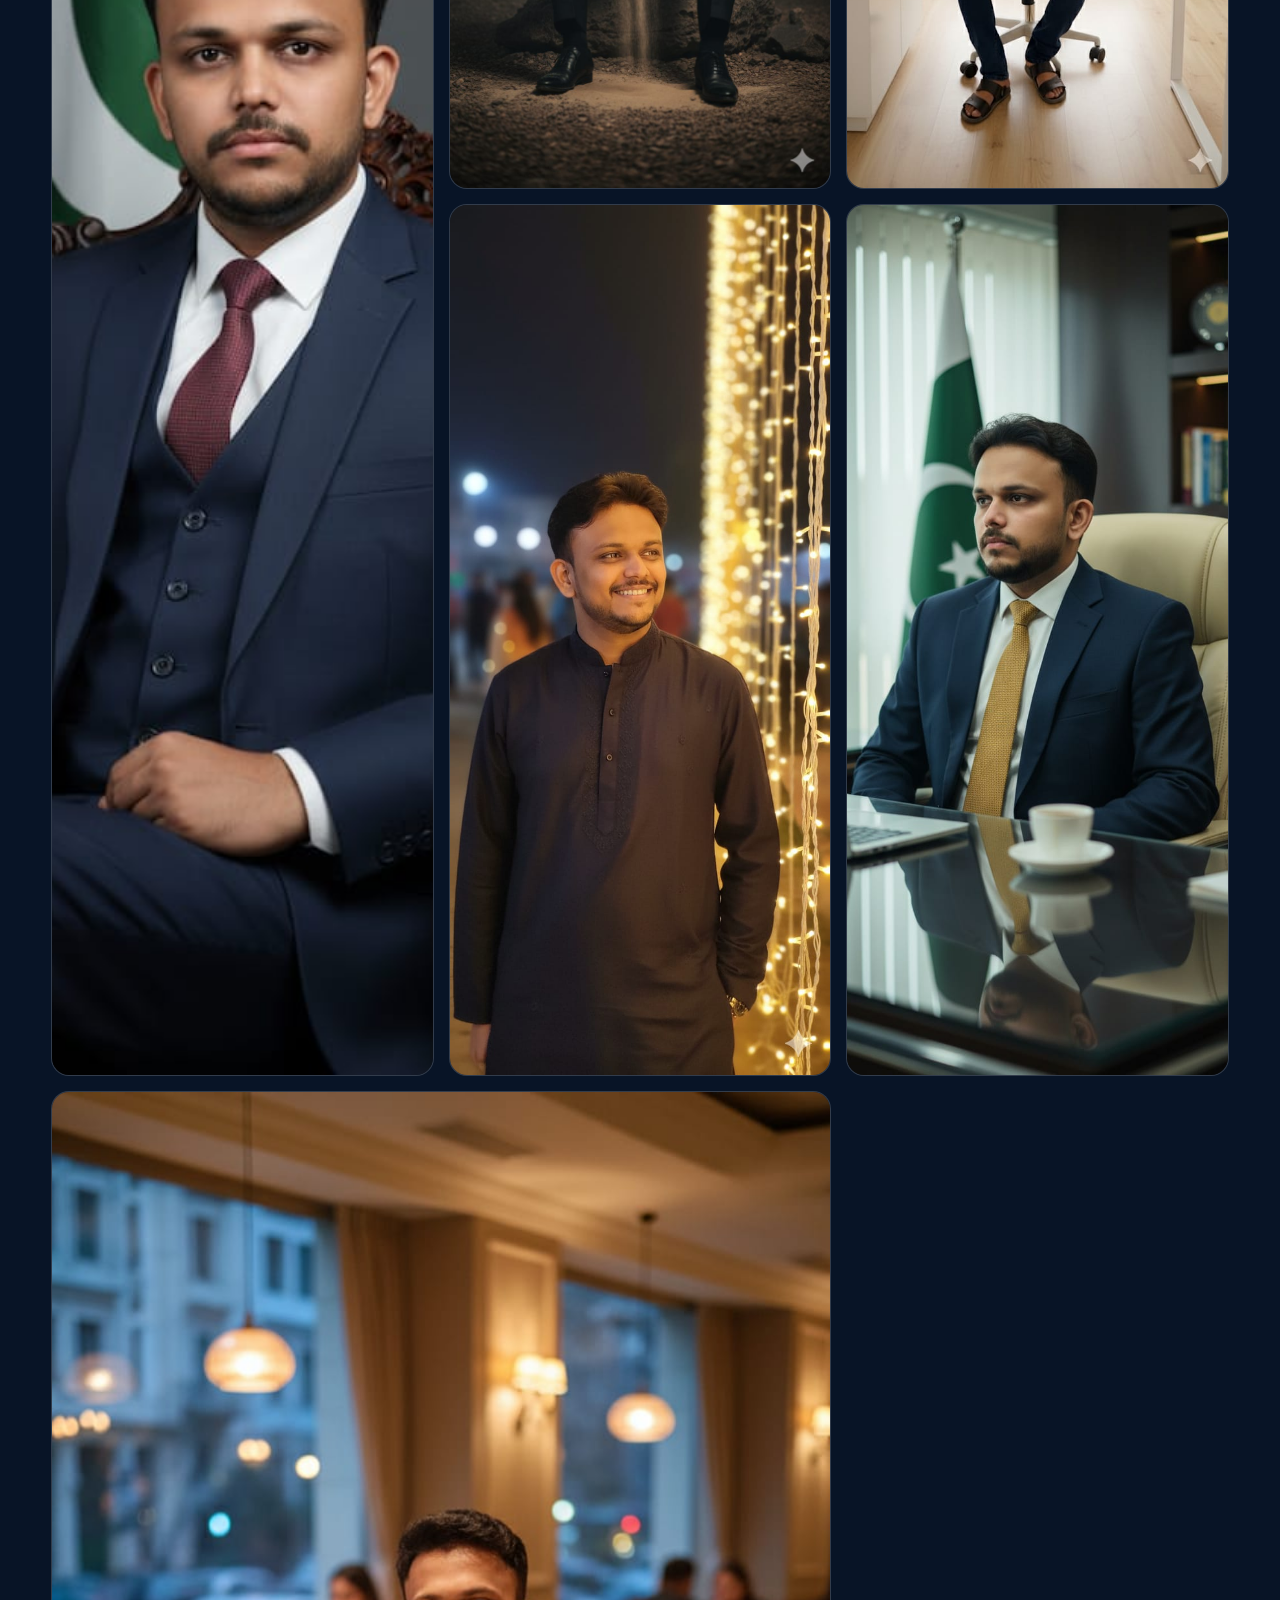
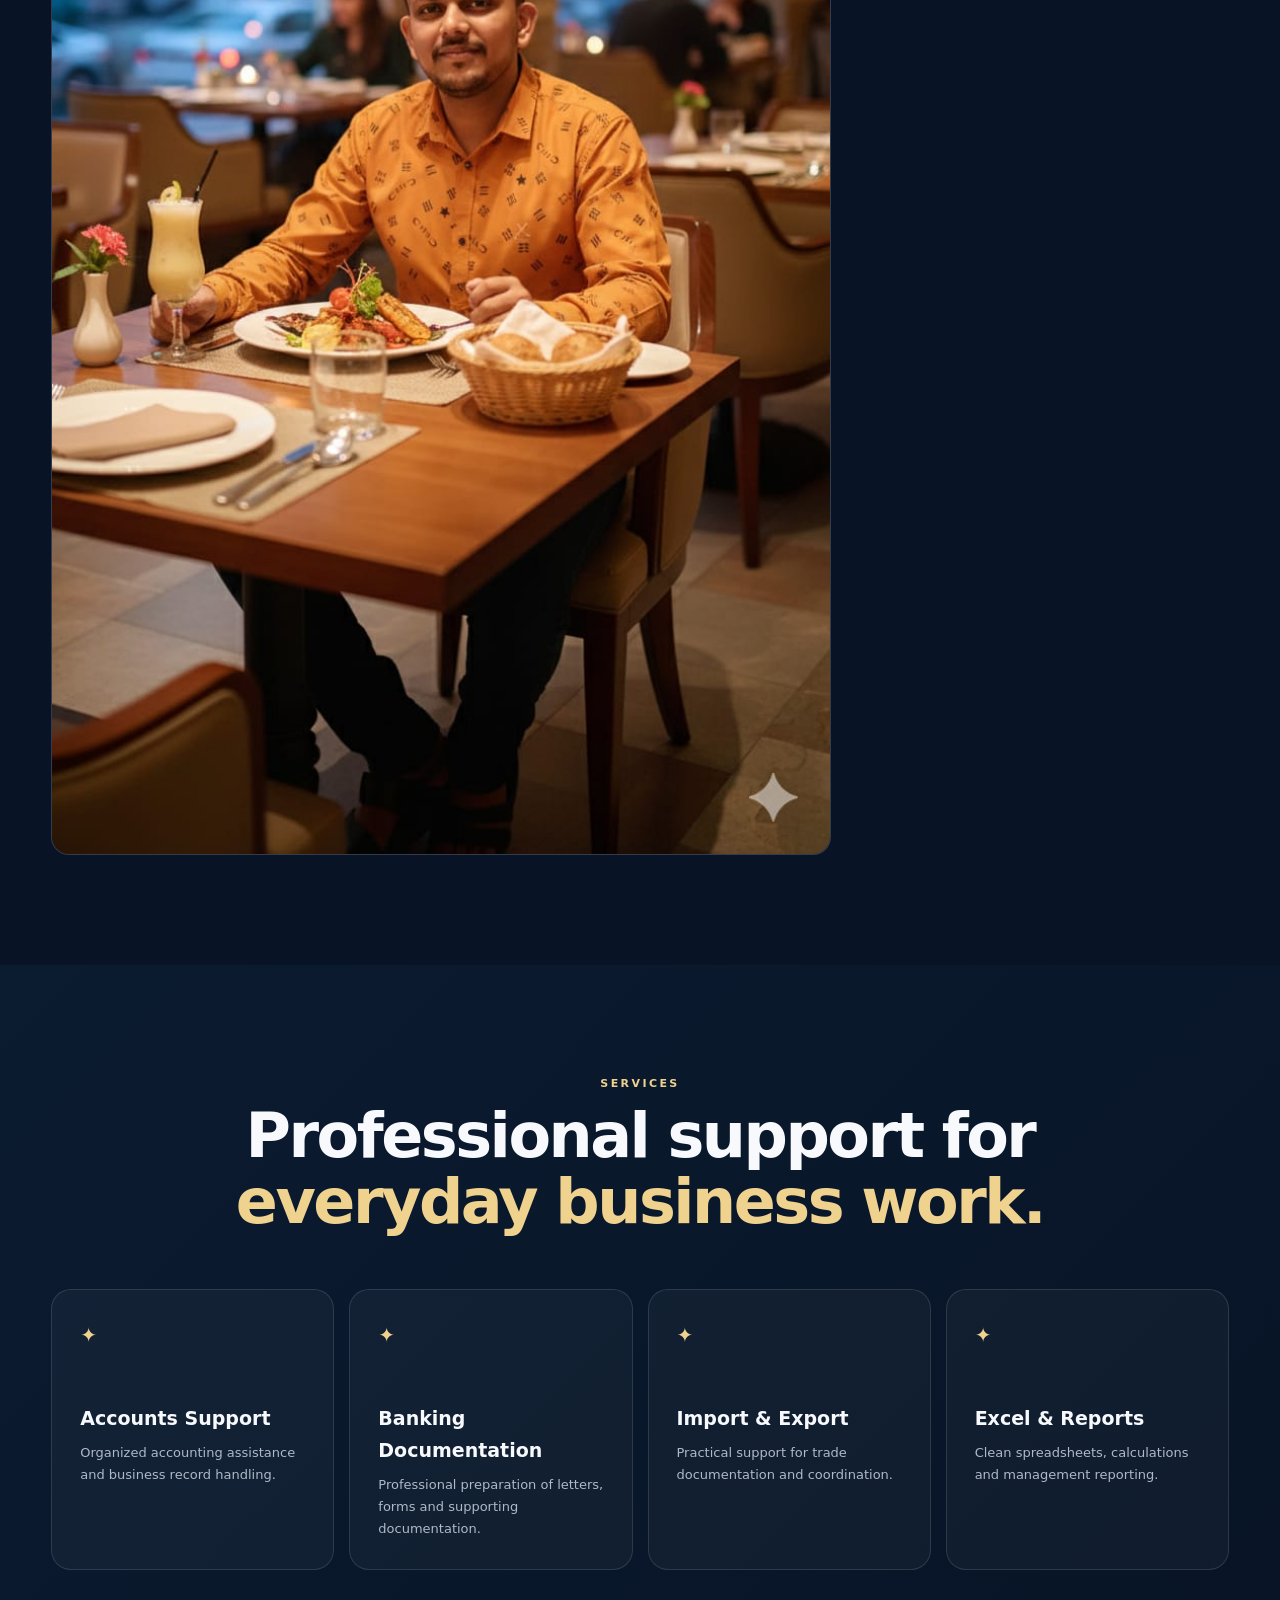
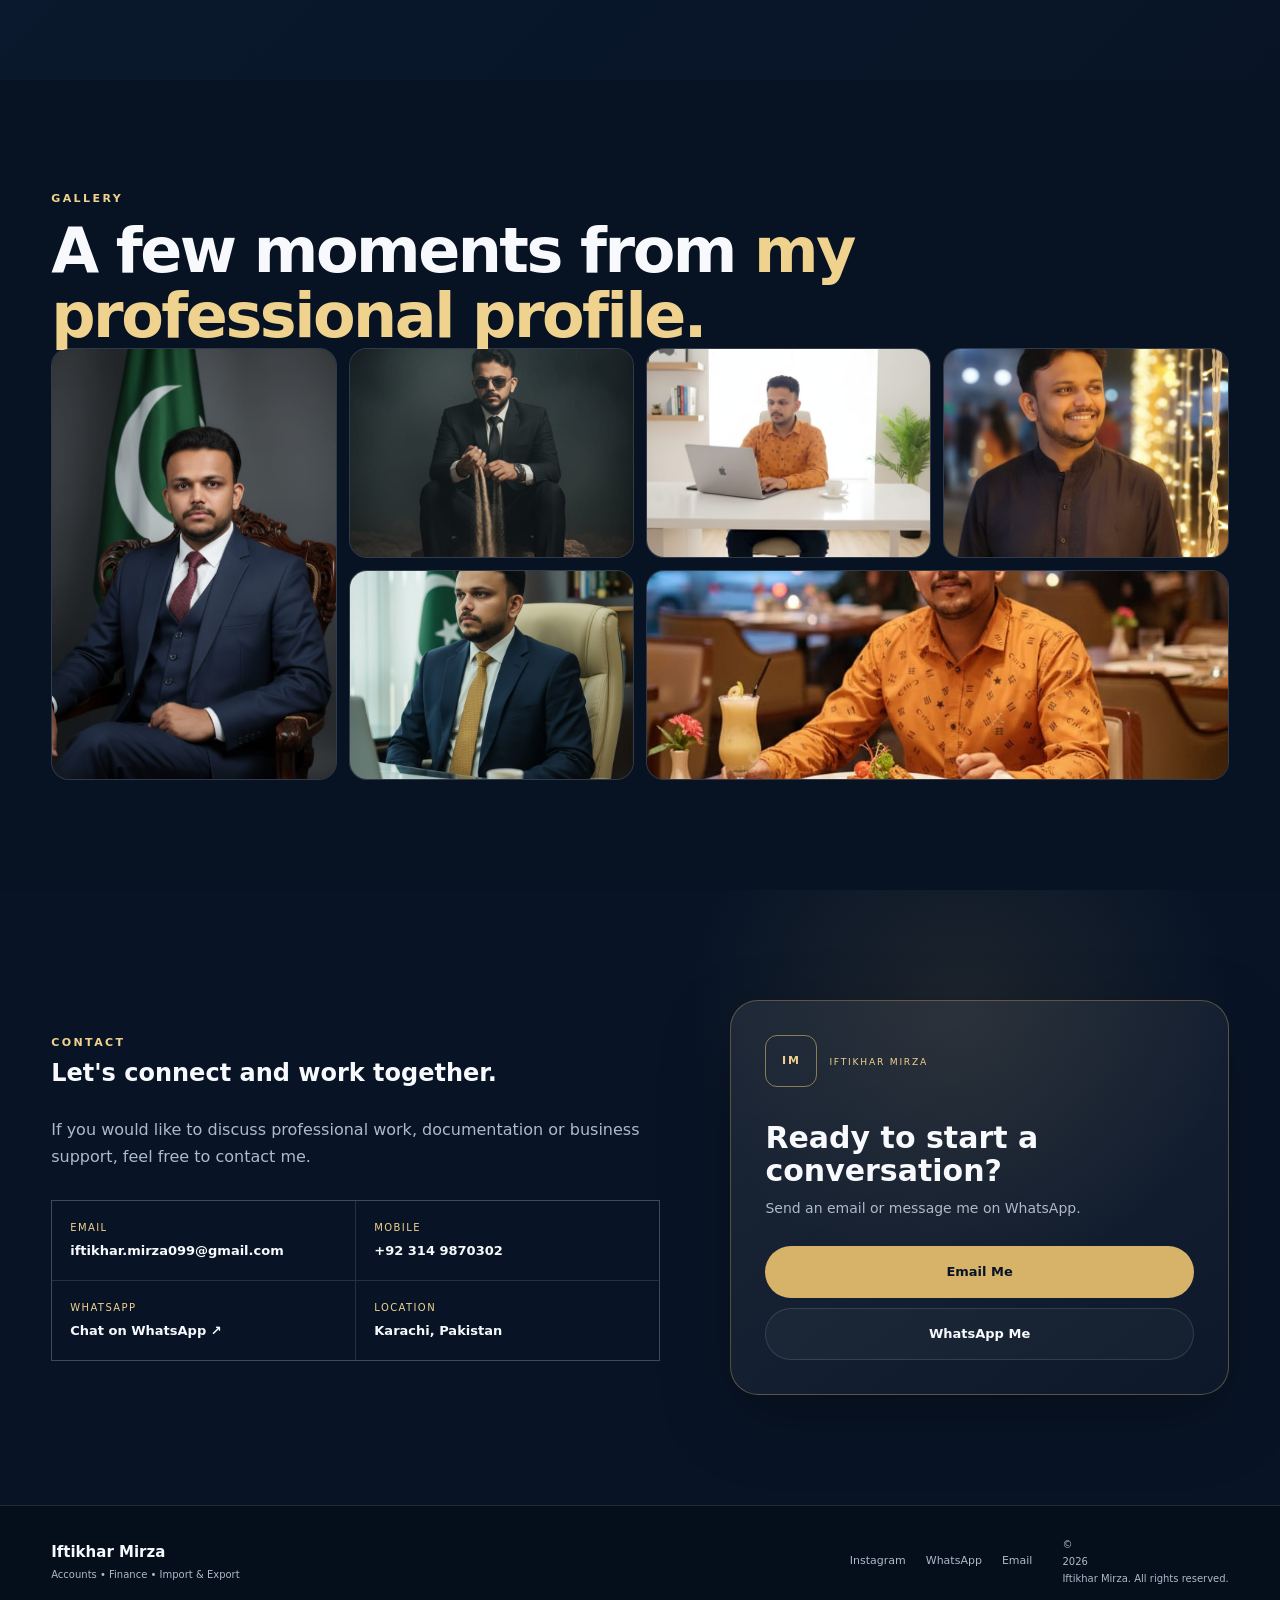
==== commit e9f4ea06: "Update index-corrected-final (1).html" ====
--- a/index-corrected-final (1).html
+++ b/index-corrected-final (1).html
@@ -145,12 +145,12 @@
         </div>
 
         <div class="skill-grid">
-          <article class="skill-card reveal"><div class="icon">01</div><h3>Microsoft Office</h3><p>Practical MS Office work for business records, reporting and documentation.</p></article>
-          <article class="skill-card reveal"><div class="icon">02</div><h3>Data Entry</h3><p>Accurate data handling, editing and organized business information.</p></article>
-          <article class="skill-card reveal"><div class="icon">03</div><h3>Accounting</h3><p>Professional accounting experience in a textile business environment.</p></article>
-          <article class="skill-card reveal"><div class="icon">04</div><h3>Documentation</h3><p>Preparation and review of business and compliance-related documents.</p></article>
-          <article class="skill-card reveal"><div class="icon">05</div><h3>Graphics & Editing</h3><p>Adobe and editing skills for practical office and business requirements.</p></article>
-          <article class="skill-card reveal"><div class="icon">06</div><h3>IT Troubleshooting</h3><p>Hardware, software and operating-system troubleshooting experience.</p></article>
+          <figure class="gallery-item tall reveal"><img src="blue-suit.jpg" alt="Iftikhar Mirza in a blue suit" loading="lazy"></figure>
+<figure class="gallery-item reveal"><img src="executive-office.jpg" alt="Iftikhar Mirza in an office setting" loading="lazy"></figure>
+<figure class="gallery-item reveal"><img src="workspace.jpg" alt="Iftikhar Mirza working at a desk" loading="lazy"></figure>
+<figure class="gallery-item reveal"><img src="traditional.jpg" alt="Iftikhar Mirza in traditional dress" loading="lazy"></figure>
+<figure class="gallery-item reveal"><img src="dark-portrait.jpg" alt="Iftikhar Mirza formal portrait" loading="lazy"></figure>
+<figure class="gallery-item wide reveal"><img src="restaurant.jpg" alt="Iftikhar Mirza at a restaurant" loading="lazy"></figure>
         </div>
       </div>
     </section>
